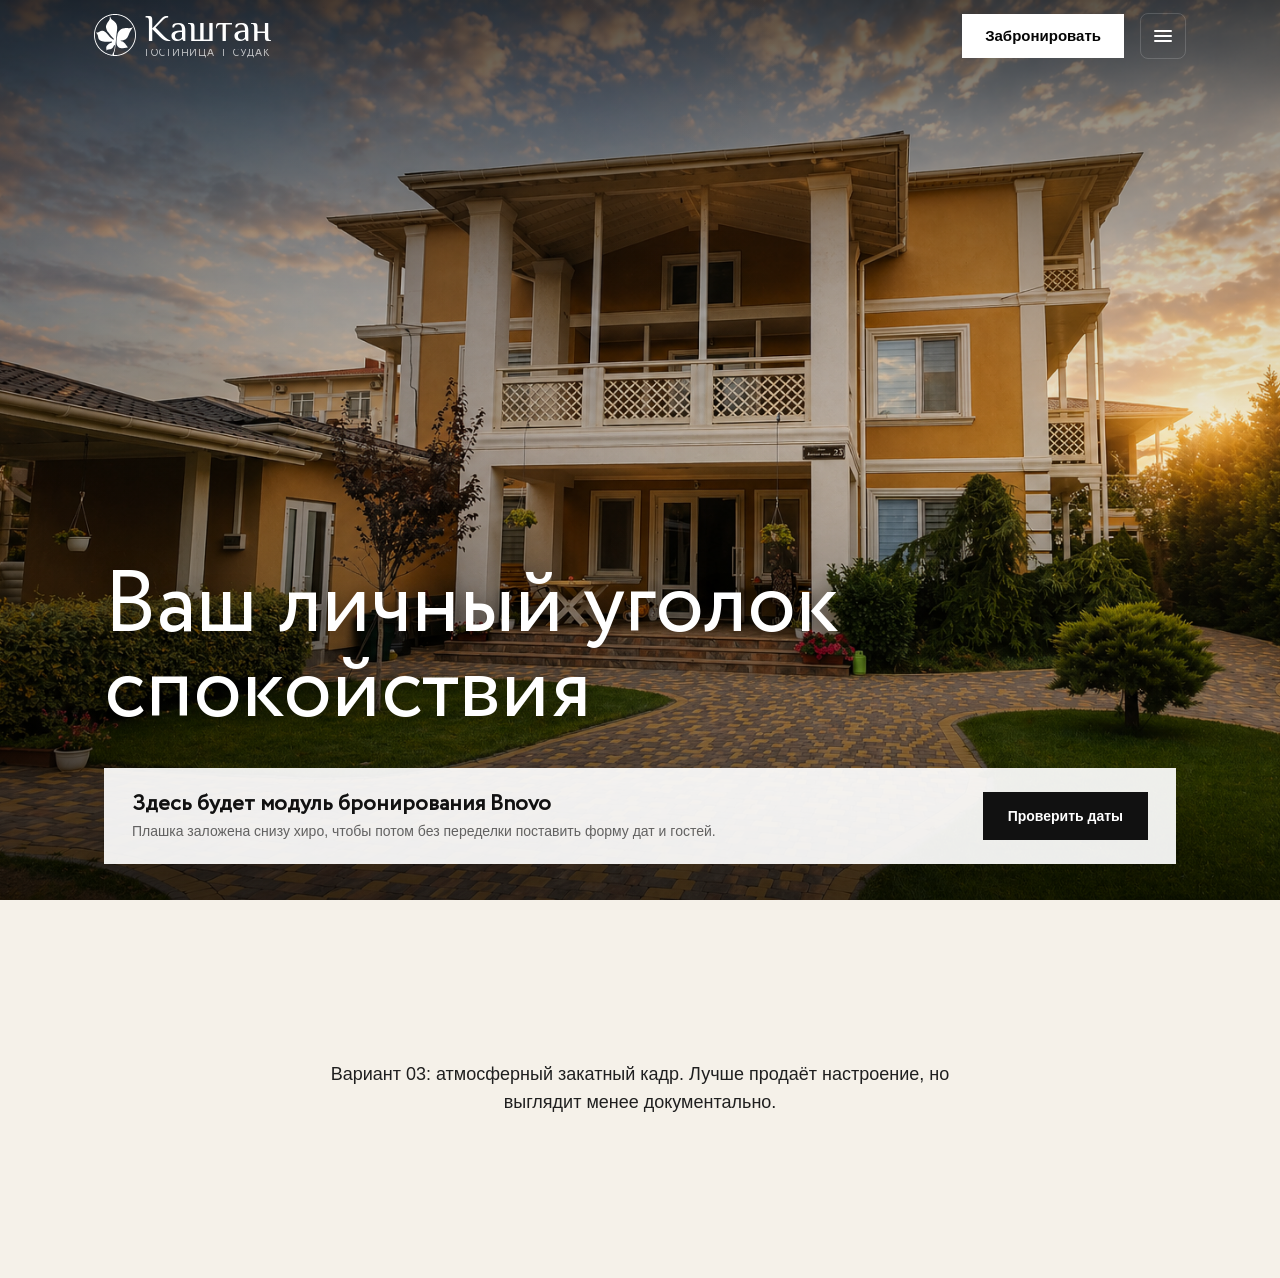
==== hero-prototype-03.html @ a055e3aa "Initial commit" ====
<!doctype html>
<html lang="ru">
  <head>
    <meta charset="UTF-8" />
    <meta name="viewport" content="width=device-width, initial-scale=1.0" />
    <title>Хиро Каштан - вариант 03</title>
    <link rel="stylesheet" href="assets/hero-prototype.css" />
    <style>
      .hero {
        --hero-position-desktop: center 53%;
        --hero-position-mobile: center center;
      }
    </style>
  </head>
  <body class="hero-page--selected">
    <header class="site-header">
      <div class="site-header__inner">
        <a class="brand" href="#" aria-label="Каштан">
          <img class="brand__logo" src="assets/kashtan_logo_white_only_exact.svg" alt="" aria-hidden="true" />
          <span class="brand__text" aria-hidden="true">
            <span class="brand__name">Каштан</span>
            <span class="brand__tagline">
              <span>гостиница</span>
              <span>|</span>
              <span>Судак</span>
            </span>
          </span>
        </a>

        <a class="booking-button" href="#" aria-label="Забронировать номер">Забронировать</a>

        <button class="menu-toggle" type="button" aria-label="Открыть меню" aria-controls="headerMenu" aria-expanded="false">
          <span class="menu-toggle__lines" aria-hidden="true"><span></span></span>
        </button>
      </div>
    </header>

    <nav class="header-menu" id="headerMenu" aria-label="Меню шапки">
      <a href="#">Номера</a>
      <a href="#">Территория</a>
      <a href="#">Фото</a>
      <a href="#">Контакты</a>
    </nav>

    <main>
      <section class="hero" aria-label="Главный экран">
        <img class="hero__image" src="assets/hero/hero-prototype-03.png" alt="Гостиница Каштан в Судаке на закате" />
        <div class="hero__content">
          <h1 class="hero__title">Ваш личный уголок спокойствия</h1>
          <div class="booking-widget-placeholder" aria-label="Место под модуль бронирования Bnovo">
            <div>
              <p class="booking-widget-placeholder__title">Здесь будет модуль бронирования Bnovo</p>
              <p class="booking-widget-placeholder__note">Плашка заложена снизу хиро, чтобы потом без переделки поставить форму дат и гостей.</p>
            </div>
            <a class="booking-widget-placeholder__button" href="#">Проверить даты</a>
          </div>
        </div>
      </section>

      <section class="below-hero">
        <p>Вариант 03: атмосферный закатный кадр. Лучше продаёт настроение, но выглядит менее документально.</p>
      </section>
    </main>

    <script src="assets/hero-prototype.js"></script>
  </body>
</html>
---- assets/hero-prototype.css ----
:root {
  --header-bg: #030303;
  --header-fg: #ffffff;
  --header-muted: rgba(255, 255, 255, 0.72);
  --header-line: rgba(255, 255, 255, 0.16);
  --header-hover: rgba(255, 255, 255, 0.1);
}

@font-face {
  font-family: "Philosopher";
  src: url("fonts/Philosopher-Regular.ttf") format("truetype");
  font-display: swap;
  font-style: normal;
  font-weight: 400;
}

@font-face {
  font-family: "Circe";
  src: url("fonts/Circe-Regular.ttf") format("truetype");
  font-display: swap;
  font-style: normal;
  font-weight: 400;
}

* {
  box-sizing: border-box;
}

html {
  font-size: 16px;
}

body {
  min-height: 140vh;
  margin: 0;
  color: #ffffff;
  background: #070707;
  font-family: Arial, Helvetica, sans-serif;
}

.site-header {
  position: fixed;
  z-index: 50;
  top: 0;
  left: 0;
  right: 0;
  height: 64px;
  color: var(--header-fg);
  background: var(--header-bg);
  border-bottom: 1px solid var(--header-line);
  transition:
    background 180ms ease,
    border-color 180ms ease,
    backdrop-filter 180ms ease;
}

.site-header.is-scrolled {
  background: rgba(3, 3, 3, 0.6);
  border-color: rgba(255, 255, 255, 0.1);
  backdrop-filter: blur(12px);
}

.hero-page--selected .site-header {
  background: transparent;
  border-color: transparent;
}

.hero-page--selected .site-header.is-scrolled {
  background: rgba(3, 3, 3, 0.5);
  border-color: rgba(255, 255, 255, 0.08);
  backdrop-filter: blur(12px);
}

.site-header__inner {
  display: grid;
  grid-template-columns: minmax(0, 1fr) auto auto;
  align-items: center;
  gap: 10px;
  width: min(1180px, 100%);
  height: 100%;
  margin: 0 auto;
  padding: 0 clamp(14px, 4vw, 44px);
}

.brand {
  display: inline-flex;
  min-width: 0;
  align-items: center;
  gap: 9px;
  color: var(--header-fg);
  text-decoration: none;
}

.brand__logo {
  width: 36px;
  height: 36px;
  flex: 0 0 auto;
  object-fit: contain;
}

.brand__text {
  display: grid;
  min-width: 0;
  width: max-content;
  max-width: 100%;
}

.brand__name {
  min-width: 0;
  overflow: hidden;
  font-family: "Philosopher", Georgia, "Times New Roman", serif;
  font-size: clamp(25px, 6vw, 34px);
  font-weight: 400;
  line-height: 0.9;
  letter-spacing: 0;
  text-overflow: ellipsis;
  white-space: nowrap;
}

.brand__tagline {
  display: flex;
  width: 100%;
  justify-content: space-between;
  margin-top: 3px;
  overflow: hidden;
  color: var(--header-muted);
  font-family: "Circe", Arial, Helvetica, sans-serif;
  font-size: clamp(8px, 2.2vw, 10px);
  font-weight: 400;
  line-height: 1;
  letter-spacing: 0.09em;
  text-transform: uppercase;
  white-space: nowrap;
}

.booking-button {
  display: inline-flex;
  align-items: center;
  justify-content: center;
  min-height: 40px;
  padding: 0 15px;
  border: 1px solid var(--header-fg);
  border-radius: 0;
  color: #050505;
  background: var(--header-fg);
  font-size: 14px;
  font-weight: 700;
  line-height: 1;
  text-decoration: none;
  white-space: nowrap;
  transition:
    background 180ms ease,
    color 180ms ease,
    border-color 180ms ease,
    transform 180ms ease;
}

.booking-button:hover,
.booking-button:focus-visible {
  border-color: var(--header-fg);
  color: var(--header-fg);
  background: transparent;
}

.booking-button:active {
  transform: translateY(1px);
}

.menu-toggle {
  display: inline-grid;
  width: 42px;
  height: 42px;
  place-items: center;
  border: 1px solid var(--header-line);
  border-radius: 8px;
  color: var(--header-fg);
  background: transparent;
  cursor: pointer;
  transition:
    background 180ms ease,
    border-color 180ms ease;
}

.menu-toggle:hover,
.menu-toggle:focus-visible {
  border-color: rgba(255, 255, 255, 0.5);
  background: var(--header-hover);
}

.menu-toggle__lines {
  position: relative;
  width: 18px;
  height: 12px;
}

.menu-toggle__lines::before,
.menu-toggle__lines::after,
.menu-toggle__lines span {
  position: absolute;
  left: 0;
  width: 18px;
  height: 2px;
  border-radius: 999px;
  background: currentColor;
  content: "";
  transform-origin: center;
  transition:
    top 180ms ease,
    bottom 180ms ease,
    opacity 140ms ease,
    transform 220ms ease;
}

.menu-toggle__lines::before {
  top: 0;
}

.menu-toggle__lines span {
  top: 5px;
}

.menu-toggle__lines::after {
  bottom: 0;
}

.menu-toggle.is-open .menu-toggle__lines::before {
  top: 5px;
  transform: rotate(45deg);
}

.menu-toggle.is-open .menu-toggle__lines span {
  opacity: 0;
  transform: scaleX(0);
}

.menu-toggle.is-open .menu-toggle__lines::after {
  bottom: 5px;
  transform: rotate(-45deg);
}

.header-menu {
  position: fixed;
  z-index: 49;
  top: 64px;
  left: 0;
  right: 0;
  display: none;
  gap: 4px;
  padding: 10px clamp(14px, 4vw, 44px) 14px;
  color: var(--header-fg);
  background: var(--header-bg);
  border-bottom: 1px solid var(--header-line);
  box-shadow: 0 18px 34px rgba(0, 0, 0, 0.28);
}

.header-menu.is-open {
  display: grid;
}

.header-menu a {
  width: min(1180px, 100%);
  margin: 0 auto;
  padding: 13px 0;
  color: var(--header-fg);
  border-bottom: 1px solid rgba(255, 255, 255, 0.08);
  font-size: 17px;
  font-weight: 650;
  text-decoration: none;
}

.header-menu a:last-child {
  border-bottom: 0;
}

.hero {
  position: relative;
  display: grid;
  min-height: 100vh;
  min-height: 100svh;
  overflow: hidden;
  isolation: isolate;
}

.hero__image {
  position: absolute;
  z-index: -3;
  inset: 0;
  width: 100%;
  height: 100%;
  object-fit: cover;
  object-position: var(--hero-position-desktop, center center);
}

.hero::before {
  position: absolute;
  z-index: -2;
  inset: 0;
  background:
    linear-gradient(
      180deg,
      rgba(0, 0, 0, 0.65) 0%,
      rgba(0, 0, 0, 0.48) 12%,
      rgba(0, 0, 0, 0.15) 36%,
      rgba(0, 0, 0, 0.06) 50%,
      rgba(0, 0, 0, 0.2) 68%,
      rgba(0, 0, 0, 0.48) 86%,
      rgba(0, 0, 0, 0.65) 100%
    );
  content: "";
}

.hero::after {
  position: absolute;
  z-index: -1;
  inset: 0;
  background: linear-gradient(90deg, rgba(0, 0, 0, 0.28), rgba(0, 0, 0, 0) 58%);
  content: "";
}

.hero-page--selected .hero::before {
  background:
    linear-gradient(
      180deg,
      rgba(0, 0, 0, 0.65) 0%,
      rgba(0, 0, 0, 0.42) 13%,
      rgba(0, 0, 0, 0.14) 34%,
      rgba(0, 0, 0, 0.04) 50%,
      rgba(0, 0, 0, 0.16) 68%,
      rgba(0, 0, 0, 0.42) 87%,
      rgba(0, 0, 0, 0.65) 100%
    );
}

.hero-page--selected .hero::after {
  background:
    linear-gradient(
      90deg,
      rgba(0, 0, 0, 0.22) 0%,
      rgba(0, 0, 0, 0.12) 32%,
      rgba(0, 0, 0, 0) 62%
    );
}

.hero__content {
  display: grid;
  align-self: end;
  width: min(1160px, 100%);
  margin: 0 auto;
  padding: 104px clamp(16px, 4vw, 44px) clamp(18px, 4vh, 42px);
  gap: clamp(18px, 4vh, 34px);
}

.hero__title {
  max-width: 900px;
  margin: 0;
  font-family: "Circe", Arial, Helvetica, sans-serif;
  font-size: clamp(40px, 7.2vw, 86px);
  font-weight: 400;
  line-height: 0.98;
  letter-spacing: 0;
  text-wrap: balance;
  text-shadow: 0 2px 20px rgba(0, 0, 0, 0.44);
}

.booking-widget-placeholder {
  display: grid;
  grid-template-columns: 1fr auto;
  align-items: center;
  gap: 18px;
  width: min(1120px, 100%);
  min-height: 96px;
  padding: 18px clamp(18px, 3vw, 28px);
  color: #111111;
  background: rgba(255, 255, 255, 0.92);
  box-shadow: 0 20px 50px rgba(0, 0, 0, 0.28);
}

.booking-widget-placeholder__title {
  margin: 0;
  color: #111111;
  font-family: "Circe", Arial, Helvetica, sans-serif;
  font-size: clamp(17px, 2vw, 22px);
  font-weight: 700;
  line-height: 1.2;
}

.booking-widget-placeholder__note {
  margin: 4px 0 0;
  color: rgba(17, 17, 17, 0.64);
  font-size: 14px;
  line-height: 1.35;
}

.booking-widget-placeholder__button {
  display: inline-flex;
  align-items: center;
  justify-content: center;
  min-height: 48px;
  padding: 0 24px;
  border: 1px solid #111111;
  color: #ffffff;
  background: #111111;
  font-size: 14px;
  font-weight: 700;
  text-decoration: none;
  white-space: nowrap;
}

.below-hero {
  display: grid;
  min-height: 42vh;
  place-items: center;
  padding: 42px 18px;
  color: #1f1f1f;
  background: #f5f1e9;
}

.below-hero p {
  max-width: 620px;
  margin: 0;
  font-size: 18px;
  line-height: 1.55;
  text-align: center;
}

@media (min-width: 760px) {
  .site-header {
    height: 72px;
  }

  .site-header__inner {
    gap: 16px;
  }

  .brand__logo {
    width: 42px;
    height: 42px;
  }

  .brand__name {
    font-size: 37px;
  }

  .brand__tagline {
    font-size: 10px;
  }

  .booking-button {
    min-height: 44px;
    padding: 0 22px;
    font-size: 15px;
  }

  .menu-toggle {
    width: 46px;
    height: 46px;
  }

  .header-menu {
    top: 72px;
  }
}

@media (max-width: 760px) {
  .hero__image {
    object-position: var(--hero-position-mobile, center center);
  }

  .hero::after {
    background: rgba(0, 0, 0, 0.1);
  }

  .hero-page--selected .hero::after {
    background: rgba(0, 0, 0, 0.08);
  }

  .hero__content {
    padding-top: 98px;
    padding-bottom: 16px;
  }

  .hero__title {
    max-width: 12ch;
    font-size: clamp(36px, 12vw, 56px);
  }

  .booking-widget-placeholder {
    grid-template-columns: 1fr;
    min-height: 0;
    gap: 14px;
    padding: 16px;
  }

  .booking-widget-placeholder__button {
    width: 100%;
  }
}

@media (max-width: 430px) {
  .site-header__inner {
    gap: 8px;
    padding-inline: 10px;
  }

  .brand {
    gap: 7px;
  }

  .brand__logo {
    width: 32px;
    height: 32px;
  }

  .brand__name {
    font-size: 22px;
  }

  .brand__tagline {
    margin-top: 2px;
    font-size: 7px;
  }

  .booking-button {
    min-height: 38px;
    padding: 0 11px;
    font-size: 13px;
  }

  .menu-toggle {
    width: 38px;
    height: 38px;
  }
}
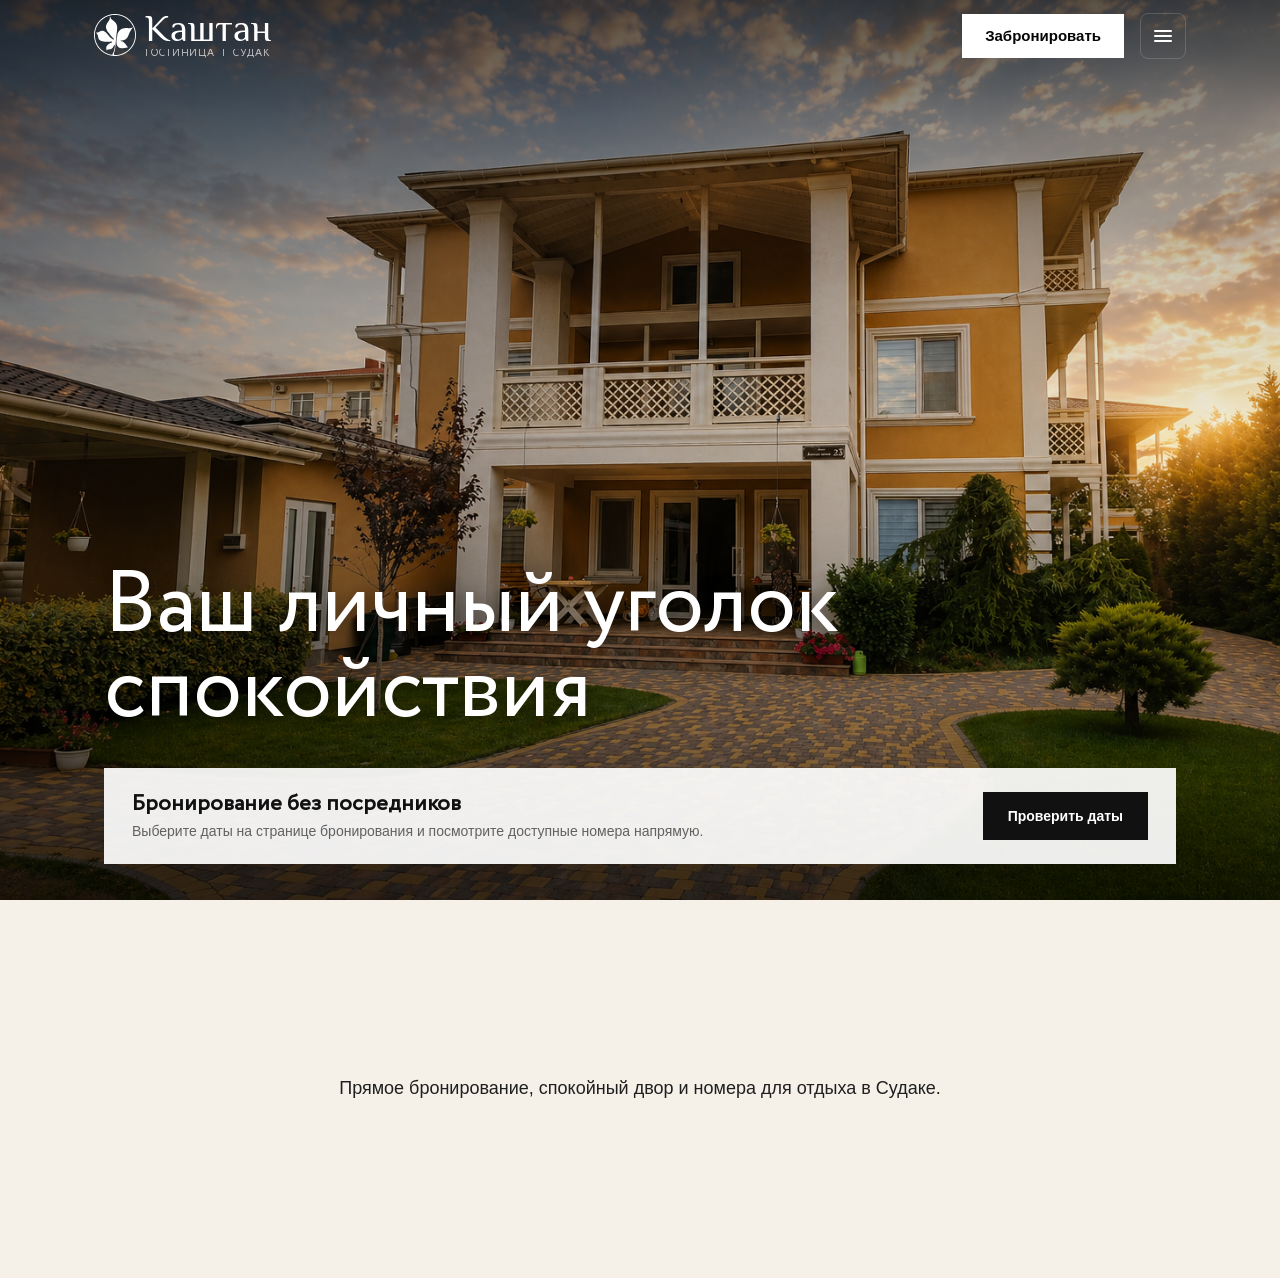
==== commit 01d88c22: "Add Bnovo booking page" ====
--- a/hero-prototype-03.html
+++ b/hero-prototype-03.html
@@ -27,7 +27,7 @@
           </span>
         </a>
 
-        <a class="booking-button" href="#" aria-label="Забронировать номер">Забронировать</a>
+        <a class="booking-button" href="booking.html" aria-label="Забронировать номер">Забронировать</a>
 
         <button class="menu-toggle" type="button" aria-label="Открыть меню" aria-controls="headerMenu" aria-expanded="false">
           <span class="menu-toggle__lines" aria-hidden="true"><span></span></span>
@@ -49,16 +49,16 @@
           <h1 class="hero__title">Ваш личный уголок спокойствия</h1>
           <div class="booking-widget-placeholder" aria-label="Место под модуль бронирования Bnovo">
             <div>
-              <p class="booking-widget-placeholder__title">Здесь будет модуль бронирования Bnovo</p>
-              <p class="booking-widget-placeholder__note">Плашка заложена снизу хиро, чтобы потом без переделки поставить форму дат и гостей.</p>
+              <p class="booking-widget-placeholder__title">Бронирование без посредников</p>
+              <p class="booking-widget-placeholder__note">Выберите даты на странице бронирования и посмотрите доступные номера напрямую.</p>
             </div>
-            <a class="booking-widget-placeholder__button" href="#">Проверить даты</a>
+            <a class="booking-widget-placeholder__button" href="booking.html">Проверить даты</a>
           </div>
         </div>
       </section>
 
       <section class="below-hero">
-        <p>Вариант 03: атмосферный закатный кадр. Лучше продаёт настроение, но выглядит менее документально.</p>
+        <p>Прямое бронирование, спокойный двор и номера для отдыха в Судаке.</p>
       </section>
     </main>
 
--- a/assets/hero-prototype.css
+++ b/assets/hero-prototype.css
@@ -423,6 +423,79 @@
   text-align: center;
 }
 
+.booking-page {
+  min-height: 100vh;
+  color: #151515;
+  background: #f5f1e9;
+}
+
+.booking-main {
+  width: min(1180px, 100%);
+  margin: 0 auto;
+  padding: 112px clamp(16px, 4vw, 44px) 56px;
+}
+
+.booking-hero {
+  display: grid;
+  gap: 12px;
+  margin-bottom: 26px;
+}
+
+.booking-hero__eyebrow {
+  margin: 0;
+  color: rgba(21, 21, 21, 0.62);
+  font-family: "Circe", Arial, Helvetica, sans-serif;
+  font-size: 13px;
+  line-height: 1;
+  letter-spacing: 0.12em;
+  text-transform: uppercase;
+}
+
+.booking-hero__title {
+  max-width: 760px;
+  margin: 0;
+  color: #151515;
+  font-family: "Circe", Arial, Helvetica, sans-serif;
+  font-size: clamp(36px, 6vw, 72px);
+  font-weight: 400;
+  line-height: 0.98;
+  letter-spacing: 0;
+}
+
+.booking-hero__text {
+  max-width: 640px;
+  margin: 0;
+  color: rgba(21, 21, 21, 0.7);
+  font-size: 17px;
+  line-height: 1.5;
+}
+
+.booking-module {
+  position: relative;
+  overflow: visible;
+  padding: clamp(18px, 3vw, 30px);
+  background: #ffffff;
+  box-shadow: 0 22px 60px rgba(20, 18, 14, 0.12);
+}
+
+.booking-module__embed {
+  position: relative;
+  min-height: 620px;
+}
+
+#booking_iframe {
+  position: relative;
+  min-height: 620px;
+  padding-bottom: 30px;
+}
+
+.booking-module__hint {
+  margin: 18px 0 0;
+  color: rgba(21, 21, 21, 0.58);
+  font-size: 14px;
+  line-height: 1.45;
+}
+
 @media (min-width: 760px) {
   .site-header {
     height: 72px;
@@ -494,6 +567,19 @@
   .booking-widget-placeholder__button {
     width: 100%;
   }
+
+  .booking-main {
+    padding-top: 96px;
+  }
+
+  .booking-module {
+    padding: 14px;
+  }
+
+  .booking-module__embed,
+  #booking_iframe {
+    min-height: 680px;
+  }
 }
 
 @media (max-width: 430px) {
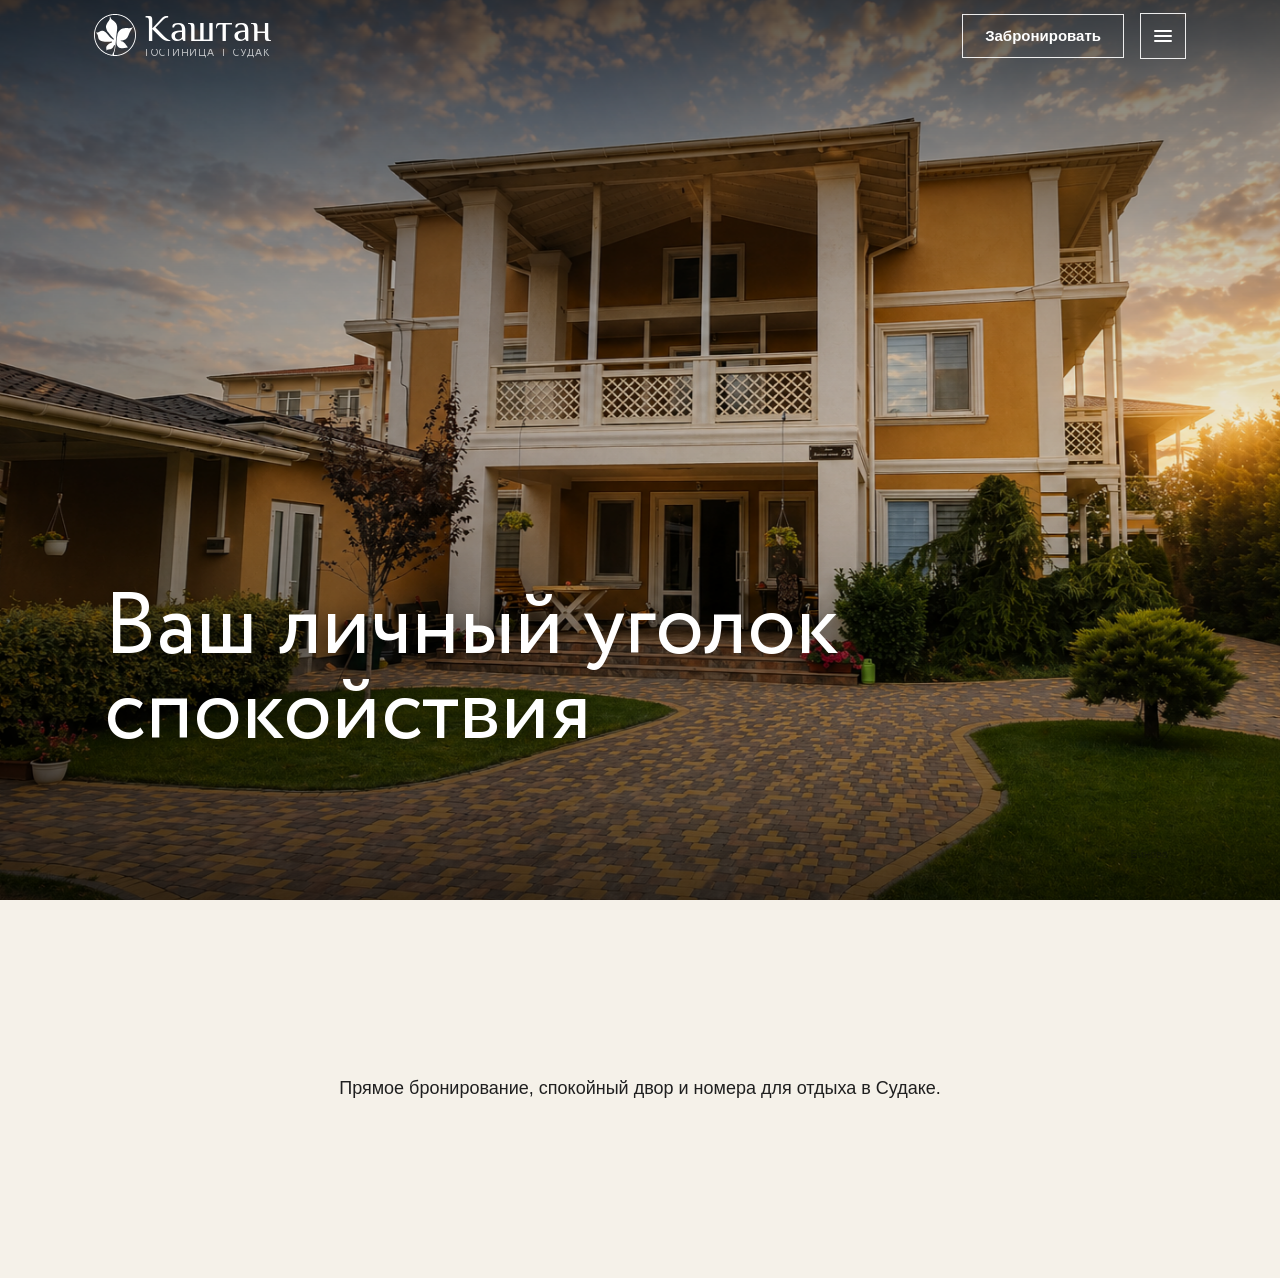
==== commit fb4609cb: "Add hero parallax and sync header states" ====
--- a/hero-prototype-03.html
+++ b/hero-prototype-03.html
@@ -47,12 +47,8 @@
         <img class="hero__image" src="assets/hero/hero-prototype-03.png" alt="Гостиница Каштан в Судаке на закате" />
         <div class="hero__content">
           <h1 class="hero__title">Ваш личный уголок спокойствия</h1>
-          <div class="booking-widget-placeholder" aria-label="Место под модуль бронирования Bnovo">
-            <div>
-              <p class="booking-widget-placeholder__title">Бронирование без посредников</p>
-              <p class="booking-widget-placeholder__note">Выберите даты на странице бронирования и посмотрите доступные номера напрямую.</p>
-            </div>
-            <a class="booking-widget-placeholder__button" href="booking.html">Проверить даты</a>
+          <div class="left" id="_bn_widget_" aria-label="Виджет бронирования Bnovo">
+            <a href="https://bnovo.ru/" id="_bnovo_link_" target="_blank" rel="noreferrer">Биново</a>
           </div>
         </div>
       </section>
@@ -62,6 +58,8 @@
       </section>
     </main>
 
+    <script src="https://widget.reservationsteps.ru/js/bnovo.js"></script>
+    <script src="assets/bnovo-widget.js"></script>
     <script src="assets/hero-prototype.js"></script>
   </body>
 </html>
--- a/assets/hero-prototype.css
+++ b/assets/hero-prototype.css
@@ -187,6 +187,37 @@
   background: var(--header-hover);
 }
 
+.hero-page--selected .site-header:not(.is-scrolled) .booking-button {
+  border-color: rgba(255, 255, 255, 0.9);
+  color: #ffffff;
+  background: transparent;
+}
+
+.hero-page--selected .site-header:not(.is-scrolled) .booking-button:hover,
+.hero-page--selected .site-header:not(.is-scrolled) .booking-button:focus-visible {
+  border-color: #ffffff;
+  color: #ffffff;
+  background: rgba(255, 255, 255, 0.1);
+}
+
+.hero-page--selected .site-header.is-scrolled .booking-button {
+  border-color: #ffffff;
+  color: #050505;
+  background: #ffffff;
+}
+
+.hero-page--selected .menu-toggle {
+  border-color: rgba(255, 255, 255, 0.9);
+  border-radius: 0;
+}
+
+.hero-page--selected .menu-toggle:hover,
+.hero-page--selected .menu-toggle:focus-visible,
+.hero-page--selected .menu-toggle.is-open {
+  border-color: #ffffff;
+  background: rgba(255, 255, 255, 0.1);
+}
+
 .menu-toggle__lines {
   position: relative;
   width: 18px;
@@ -291,6 +322,12 @@
   object-position: var(--hero-position-desktop, center center);
 }
 
+.hero-page--selected .hero__image {
+  transform: translate3d(0, var(--hero-parallax-y, 0px), 0) scale(1.04);
+  transform-origin: center center;
+  will-change: transform;
+}
+
 .hero::before {
   position: absolute;
   z-index: -2;
@@ -362,48 +399,23 @@
   text-shadow: 0 2px 20px rgba(0, 0, 0, 0.44);
 }
 
-.booking-widget-placeholder {
-  display: grid;
-  grid-template-columns: 1fr auto;
-  align-items: center;
-  gap: 18px;
+#_bn_widget_ {
+  position: relative;
+  z-index: 1;
+  display: block;
   width: min(1120px, 100%);
-  min-height: 96px;
-  padding: 18px clamp(18px, 3vw, 28px);
-  color: #111111;
-  background: rgba(255, 255, 255, 0.92);
-  box-shadow: 0 20px 50px rgba(0, 0, 0, 0.28);
-}
-
-.booking-widget-placeholder__title {
-  margin: 0;
-  color: #111111;
-  font-family: "Circe", Arial, Helvetica, sans-serif;
-  font-size: clamp(17px, 2vw, 22px);
-  font-weight: 700;
-  line-height: 1.2;
-}
-
-.booking-widget-placeholder__note {
-  margin: 4px 0 0;
-  color: rgba(17, 17, 17, 0.64);
-  font-size: 14px;
-  line-height: 1.35;
-}
-
-.booking-widget-placeholder__button {
-  display: inline-flex;
-  align-items: center;
-  justify-content: center;
-  min-height: 48px;
-  padding: 0 24px;
-  border: 1px solid #111111;
-  color: #ffffff;
-  background: #111111;
-  font-size: 14px;
-  font-weight: 700;
+  min-height: 74px;
+}
+
+#_bnovo_link_ {
+  position: absolute;
+  right: 8px;
+  bottom: 4px;
+  z-index: 0;
+  color: rgba(17, 17, 17, 0.42);
+  font-size: 11px;
+  line-height: 1;
   text-decoration: none;
-  white-space: nowrap;
 }
 
 .below-hero {
@@ -539,6 +551,11 @@
     object-position: var(--hero-position-mobile, center center);
   }
 
+  .hero-page--selected .hero__image {
+    transform: none;
+    will-change: auto;
+  }
+
   .hero::after {
     background: rgba(0, 0, 0, 0.1);
   }
@@ -557,15 +574,8 @@
     font-size: clamp(36px, 12vw, 56px);
   }
 
-  .booking-widget-placeholder {
-    grid-template-columns: 1fr;
-    min-height: 0;
-    gap: 14px;
-    padding: 16px;
-  }
-
-  .booking-widget-placeholder__button {
-    width: 100%;
+  #_bn_widget_ {
+    min-height: 260px;
   }
 
   .booking-main {
